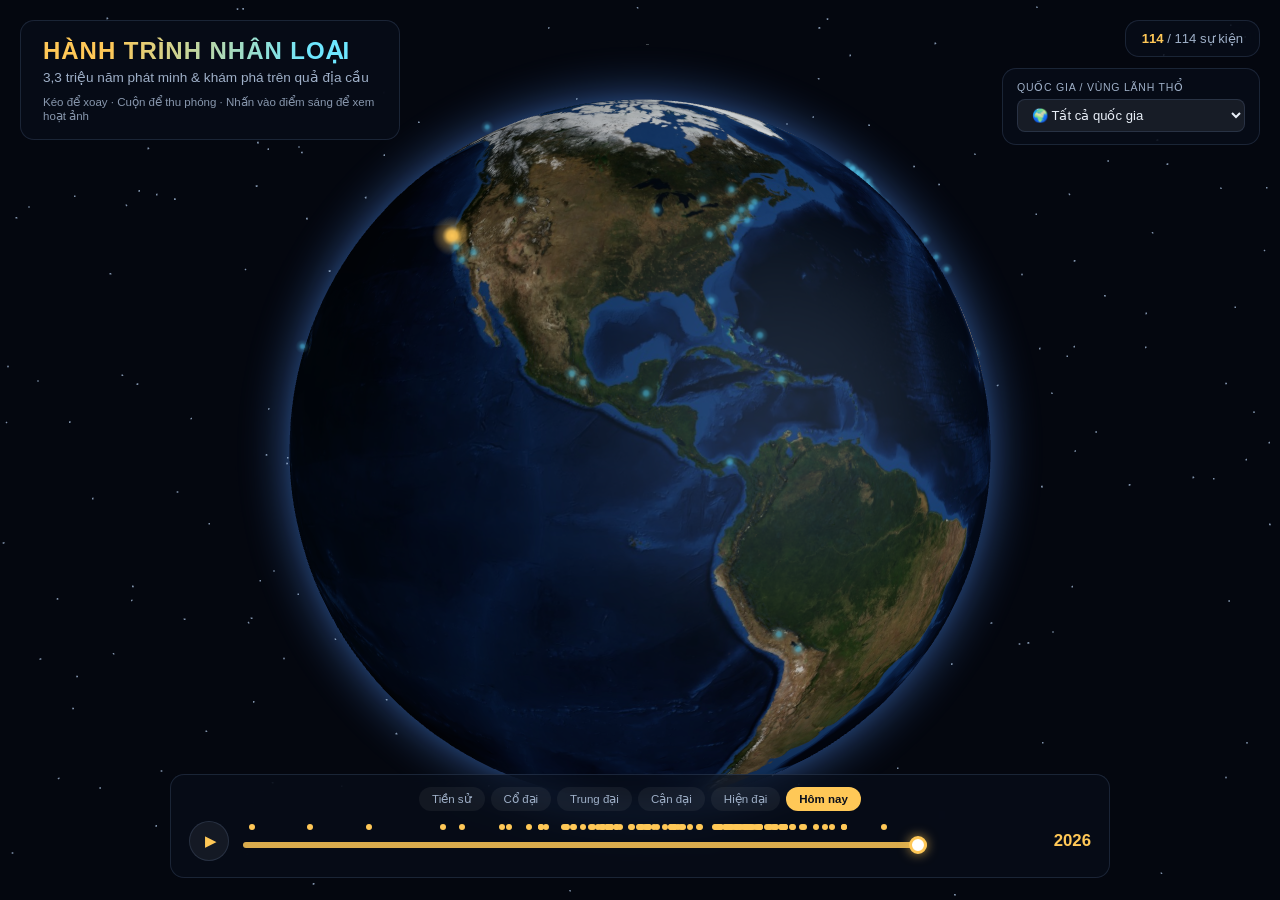
==== thegioi/index.html @ 3a82e44b "Add "Trái Đất" page (thegioi/) and link it in main nav" ====
<!DOCTYPE html>
<html lang="vi">
<head>
<meta charset="UTF-8">
<meta name="viewport" content="width=device-width, initial-scale=1.0">
<title>Hành trình nhân loại — Lịch sử phát triển của con người</title>
<link rel="stylesheet" href="css/style.css">
<script type="importmap">
{
  "imports": {
    "three": "./libs/three.module.js"
  }
}
</script>
</head>
<body>

<div id="globe-container"></div>

<header id="header" class="panel">
  <h1>Hành trình nhân loại</h1>
  <p class="subtitle">3,3 triệu năm phát minh &amp; khám phá trên quả địa cầu</p>
  <p class="hint">Kéo để xoay · Cuộn để thu phóng · Nhấn vào điểm sáng để xem hoạt ảnh</p>
</header>

<div id="counter" class="panel">0 / 0 sự kiện</div>

<div id="country-panel" class="panel">
  <label for="country-select">Quốc gia / vùng lãnh thổ</label>
  <select id="country-select"></select>
  <div id="country-events" class="hidden"></div>
</div>

<div id="tooltip" class="hidden"></div>

<div id="timeline" class="panel">
  <div id="era-buttons"></div>
  <div class="slider-row">
    <button id="play-btn" title="Phát dòng thời gian">▶</button>
    <div class="track-wrap">
      <div id="ticks"></div>
      <input type="range" id="time-slider" min="0" max="10000" value="10000" step="1"
             aria-label="Dòng thời gian">
    </div>
    <div id="year-label">2026</div>
  </div>
</div>

<div id="modal-overlay" class="hidden">
  <div id="modal" role="dialog" aria-modal="true">
    <button id="modal-close" title="Đóng">✕</button>
    <div id="modal-head">
      <span id="modal-year" class="badge"></span>
      <h2 id="modal-title"></h2>
      <p id="modal-location"></p>
    </div>
    <canvas id="modal-canvas"></canvas>
    <p id="modal-desc"></p>
  </div>
</div>

<div id="loading">
  <div class="spinner"></div>
  <p>Đang tải địa cầu…</p>
</div>

<script type="module" src="js/main.js"></script>
</body>
</html>
---- thegioi/css/style.css ----
:root {
  --bg: #04070f;
  --panel-bg: rgba(9, 15, 28, 0.62);
  --panel-border: rgba(140, 170, 220, 0.16);
  --text: #e8eef7;
  --text-dim: #9fb0c8;
  --accent: #ffc857;
  --accent-2: #6ee7ff;
}

* { margin: 0; padding: 0; box-sizing: border-box; }

html, body {
  height: 100%;
  overflow: hidden;
  background: var(--bg);
  color: var(--text);
  font-family: -apple-system, BlinkMacSystemFont, "Segoe UI", Roboto, "Helvetica Neue", Arial, sans-serif;
}

#globe-container {
  position: fixed;
  inset: 0;
}

.panel {
  background: var(--panel-bg);
  border: 1px solid var(--panel-border);
  border-radius: 14px;
  backdrop-filter: blur(12px);
  -webkit-backdrop-filter: blur(12px);
}

/* ---------- Header ---------- */
#header {
  position: fixed;
  top: 20px;
  left: 20px;
  padding: 16px 22px;
  max-width: 380px;
  pointer-events: none;
}

#header h1 {
  font-size: 1.5rem;
  letter-spacing: 0.04em;
  text-transform: uppercase;
  background: linear-gradient(100deg, var(--accent) 20%, var(--accent-2) 80%);
  -webkit-background-clip: text;
  background-clip: text;
  -webkit-text-fill-color: transparent;
}

#header .subtitle {
  margin-top: 4px;
  font-size: 0.85rem;
  color: var(--text-dim);
}

#header .hint {
  margin-top: 10px;
  font-size: 0.72rem;
  color: var(--text-dim);
  opacity: 0.85;
}

/* ---------- Counter ---------- */
#counter {
  position: fixed;
  top: 20px;
  right: 20px;
  padding: 10px 16px;
  font-size: 0.82rem;
  color: var(--text-dim);
}

#counter b { color: var(--accent); font-weight: 600; }

/* ---------- Chọn quốc gia ---------- */
#country-panel {
  position: fixed;
  top: 68px;
  right: 20px;
  width: 258px;
  padding: 12px 14px;
  z-index: 15;
}

#country-panel label {
  display: block;
  margin-bottom: 6px;
  font-size: 0.66rem;
  letter-spacing: 0.07em;
  text-transform: uppercase;
  color: var(--text-dim);
}

#country-select {
  width: 100%;
  padding: 7px 10px;
  font-size: 0.82rem;
  color: var(--text);
  background: rgba(255, 255, 255, 0.07);
  border: 1px solid var(--panel-border);
  border-radius: 8px;
  outline: none;
  cursor: pointer;
}

#country-select option { background: #0b1322; color: var(--text); }

#country-events {
  margin-top: 10px;
  max-height: 42vh;
  overflow-y: auto;
  display: flex;
  flex-direction: column;
  gap: 2px;
  scrollbar-width: thin;
}

.country-ev {
  display: flex;
  gap: 10px;
  align-items: baseline;
  padding: 6px 8px;
  border-radius: 8px;
  cursor: pointer;
  transition: background 0.15s;
}

.country-ev:hover { background: rgba(255, 255, 255, 0.08); }

.country-ev .ev-year {
  flex: 0 0 78px;
  font-size: 0.68rem;
  color: var(--accent);
  font-variant-numeric: tabular-nums;
}

.country-ev .ev-title { font-size: 0.78rem; line-height: 1.35; }

/* Sự kiện chưa diễn ra tại mốc thời gian đang chọn */
.country-ev.future { opacity: 0.4; }

/* ---------- Tooltip ---------- */
#tooltip {
  position: fixed;
  z-index: 30;
  pointer-events: none;
  background: rgba(8, 13, 25, 0.92);
  border: 1px solid var(--panel-border);
  border-radius: 8px;
  padding: 7px 11px;
  font-size: 0.8rem;
  max-width: 240px;
  transform: translate(14px, -50%);
}

#tooltip .tt-year { color: var(--accent); font-size: 0.7rem; display: block; }

/* ---------- Timeline ---------- */
#timeline {
  position: fixed;
  left: 50%;
  bottom: 22px;
  transform: translateX(-50%);
  width: min(940px, 94vw);
  padding: 12px 18px 16px;
  z-index: 20;
}

#era-buttons {
  display: flex;
  gap: 6px;
  justify-content: center;
  margin-bottom: 10px;
  flex-wrap: wrap;
}

#era-buttons button {
  background: rgba(255, 255, 255, 0.05);
  border: 1px solid transparent;
  color: var(--text-dim);
  font-size: 0.72rem;
  padding: 4px 12px;
  border-radius: 999px;
  cursor: pointer;
  transition: all 0.18s;
}

#era-buttons button:hover { color: var(--text); background: rgba(255, 255, 255, 0.1); }

#era-buttons button.active {
  color: #0a0f1c;
  background: var(--accent);
  font-weight: 600;
}

.slider-row {
  display: flex;
  align-items: center;
  gap: 14px;
}

#play-btn {
  flex: 0 0 auto;
  width: 40px;
  height: 40px;
  border-radius: 50%;
  border: 1px solid var(--panel-border);
  background: rgba(255, 255, 255, 0.06);
  color: var(--accent);
  font-size: 0.95rem;
  cursor: pointer;
  transition: all 0.18s;
  display: flex;
  align-items: center;
  justify-content: center;
  padding-left: 3px;
}

#play-btn.playing { padding-left: 0; }
#play-btn:hover { background: rgba(255, 200, 87, 0.18); transform: scale(1.06); }

.track-wrap {
  position: relative;
  flex: 1;
  padding-top: 12px;
}

#ticks {
  position: absolute;
  top: 0;
  left: 9px;
  right: 9px;
  height: 10px;
}

.tick {
  position: absolute;
  top: 2px;
  width: 6px;
  height: 6px;
  margin-left: -3px;
  border-radius: 50%;
  background: rgba(160, 190, 230, 0.4);
  cursor: pointer;
  transition: background 0.2s, transform 0.2s;
}

.tick:hover { background: var(--accent-2); transform: scale(1.6); }
.tick.passed { background: var(--accent); }

#time-slider {
  width: 100%;
  height: 22px;
  -webkit-appearance: none;
  appearance: none;
  background: transparent;
  cursor: pointer;
}

#time-slider::-webkit-slider-runnable-track {
  height: 6px;
  border-radius: 3px;
  background: var(--track-bg, rgba(255, 255, 255, 0.14));
}

#time-slider::-webkit-slider-thumb {
  -webkit-appearance: none;
  appearance: none;
  width: 18px;
  height: 18px;
  margin-top: -6px;
  border-radius: 50%;
  background: #fff;
  border: 3px solid var(--accent);
  box-shadow: 0 0 12px rgba(255, 200, 87, 0.7);
}

#time-slider::-moz-range-track {
  height: 6px;
  border-radius: 3px;
  background: rgba(255, 255, 255, 0.14);
}

#time-slider::-moz-range-thumb {
  width: 14px;
  height: 14px;
  border-radius: 50%;
  background: #fff;
  border: 3px solid var(--accent);
  box-shadow: 0 0 12px rgba(255, 200, 87, 0.7);
}

#year-label {
  flex: 0 0 auto;
  min-width: 150px;
  text-align: right;
  font-size: 1.05rem;
  font-weight: 600;
  color: var(--accent);
  font-variant-numeric: tabular-nums;
}

/* ---------- Modal ---------- */
#modal-overlay {
  position: fixed;
  inset: 0;
  z-index: 50;
  background: rgba(2, 5, 12, 0.72);
  backdrop-filter: blur(6px);
  -webkit-backdrop-filter: blur(6px);
  display: flex;
  align-items: center;
  justify-content: center;
  padding: 20px;
}

#modal {
  position: relative;
  width: min(680px, 94vw);
  max-height: 92vh;
  overflow-y: auto;
  background: #0b1322;
  border: 1px solid var(--panel-border);
  border-radius: 18px;
  padding: 24px 26px;
  animation: modal-in 0.28s cubic-bezier(0.2, 0.9, 0.3, 1.2);
}

@keyframes modal-in {
  from { opacity: 0; transform: scale(0.93) translateY(14px); }
  to   { opacity: 1; transform: scale(1) translateY(0); }
}

#modal-close {
  position: absolute;
  top: 14px;
  right: 14px;
  width: 34px;
  height: 34px;
  border-radius: 50%;
  border: 1px solid var(--panel-border);
  background: rgba(255, 255, 255, 0.05);
  color: var(--text-dim);
  font-size: 0.9rem;
  cursor: pointer;
  transition: all 0.15s;
}

#modal-close:hover { color: #fff; background: rgba(255, 255, 255, 0.14); }

#modal-head { margin-bottom: 16px; padding-right: 40px; }

.badge {
  display: inline-block;
  background: rgba(255, 200, 87, 0.14);
  color: var(--accent);
  border: 1px solid rgba(255, 200, 87, 0.35);
  font-size: 0.74rem;
  font-weight: 600;
  padding: 3px 11px;
  border-radius: 999px;
  margin-bottom: 8px;
}

#modal-title { font-size: 1.45rem; line-height: 1.25; }

#modal-location {
  margin-top: 5px;
  color: var(--text-dim);
  font-size: 0.82rem;
}

#modal-canvas {
  width: 100%;
  aspect-ratio: 16 / 9;
  border-radius: 12px;
  background: #060b16;
  display: block;
}

#modal-desc {
  margin-top: 16px;
  font-size: 0.95rem;
  line-height: 1.65;
  color: #c9d6e8;
}

/* ---------- Loading ---------- */
#loading {
  position: fixed;
  inset: 0;
  z-index: 100;
  background: var(--bg);
  display: flex;
  flex-direction: column;
  align-items: center;
  justify-content: center;
  gap: 16px;
  color: var(--text-dim);
  font-size: 0.9rem;
  transition: opacity 0.6s;
}

#loading.fade { opacity: 0; pointer-events: none; }

.spinner {
  width: 44px;
  height: 44px;
  border-radius: 50%;
  border: 3px solid rgba(255, 255, 255, 0.12);
  border-top-color: var(--accent);
  animation: spin 0.9s linear infinite;
}

@keyframes spin { to { transform: rotate(360deg); } }

.hidden { display: none !important; }

/* ---------- Mobile ---------- */
@media (max-width: 640px) {
  #header { max-width: 62vw; padding: 12px 14px; }
  #header h1 { font-size: 1.05rem; }
  #header .hint { display: none; }
  #counter { padding: 8px 12px; font-size: 0.72rem; }
  #year-label { min-width: 108px; font-size: 0.85rem; }
  #timeline { padding: 10px 12px 12px; }
  #country-panel { top: 56px; width: 52vw; min-width: 180px; padding: 10px; }
  #country-events { max-height: 26vh; }
}
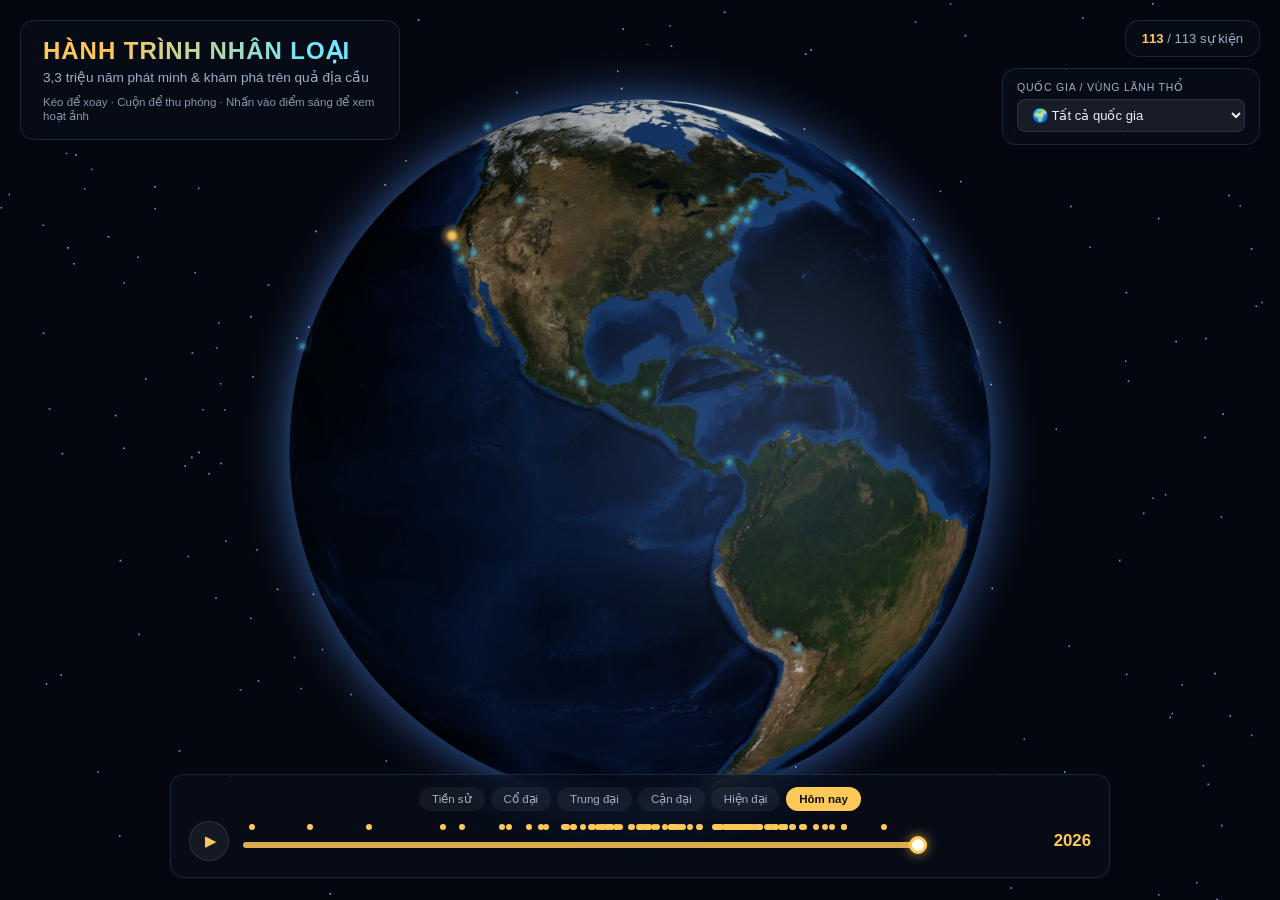
==== commit f378492f: "Fix overlapping header/counter/country-select overlays on mobile (thegioi) Wrap the three top overla" ====
--- a/thegioi/index.html
+++ b/thegioi/index.html
@@ -17,18 +17,20 @@
 
 <div id="globe-container"></div>
 
-<header id="header" class="panel">
-  <h1>Hành trình nhân loại</h1>
-  <p class="subtitle">3,3 triệu năm phát minh &amp; khám phá trên quả địa cầu</p>
-  <p class="hint">Kéo để xoay · Cuộn để thu phóng · Nhấn vào điểm sáng để xem hoạt ảnh</p>
-</header>
+<div id="top-overlay">
+  <header id="header" class="panel">
+    <h1>Hành trình nhân loại</h1>
+    <p class="subtitle">3,3 triệu năm phát minh &amp; khám phá trên quả địa cầu</p>
+    <p class="hint">Kéo để xoay · Cuộn để thu phóng · Nhấn vào điểm sáng để xem hoạt ảnh</p>
+  </header>
 
-<div id="counter" class="panel">0 / 0 sự kiện</div>
+  <div id="counter" class="panel">0 / 0 sự kiện</div>
 
-<div id="country-panel" class="panel">
-  <label for="country-select">Quốc gia / vùng lãnh thổ</label>
-  <select id="country-select"></select>
-  <div id="country-events" class="hidden"></div>
+  <div id="country-panel" class="panel">
+    <label for="country-select">Quốc gia / vùng lãnh thổ</label>
+    <select id="country-select"></select>
+    <div id="country-events" class="hidden"></div>
+  </div>
 </div>
 
 <div id="tooltip" class="hidden"></div>
--- a/thegioi/css/style.css
+++ b/thegioi/css/style.css
@@ -422,12 +422,35 @@
 
 /* ---------- Mobile ---------- */
 @media (max-width: 640px) {
-  #header { max-width: 62vw; padding: 12px 14px; }
+  /* Stack header / counter / country selector in normal flow instead of
+     independently-positioned fixed boxes, so they can never overlap
+     regardless of how much the title/subtitle text wraps. */
+  #top-overlay {
+    position: fixed;
+    top: 12px;
+    left: 12px;
+    right: 12px;
+    z-index: 15;
+    display: flex;
+    flex-direction: column;
+    gap: 8px;
+  }
+
+  #header, #counter, #country-panel {
+    position: static;
+    top: auto;
+    left: auto;
+    right: auto;
+    width: auto;
+    max-width: none;
+  }
+
+  #header { padding: 12px 14px; }
   #header h1 { font-size: 1.05rem; }
   #header .hint { display: none; }
-  #counter { padding: 8px 12px; font-size: 0.72rem; }
+  #counter { align-self: flex-start; padding: 8px 12px; font-size: 0.72rem; }
   #year-label { min-width: 108px; font-size: 0.85rem; }
   #timeline { padding: 10px 12px 12px; }
-  #country-panel { top: 56px; width: 52vw; min-width: 180px; padding: 10px; }
+  #country-panel { padding: 10px; }
   #country-events { max-height: 26vh; }
 }
